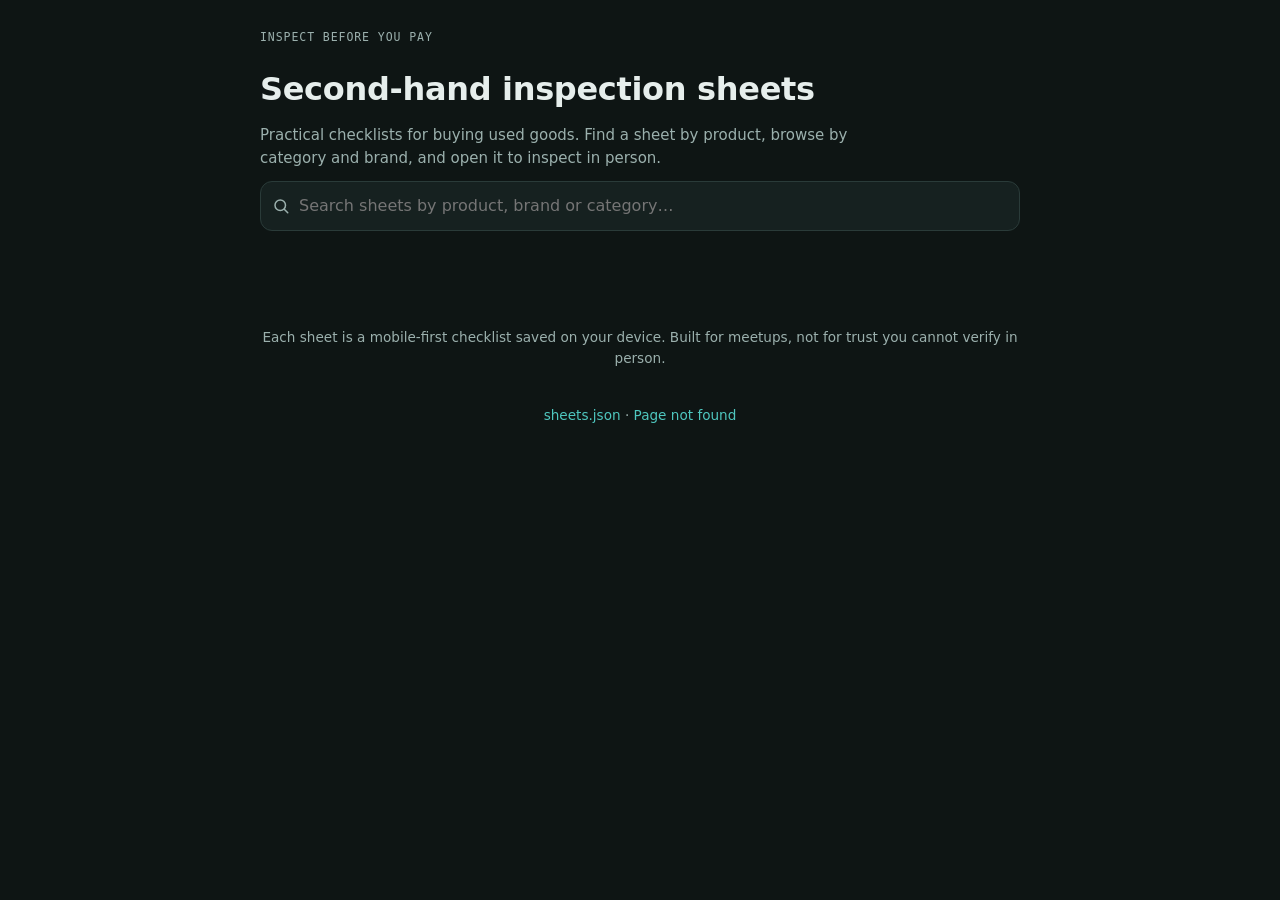
==== index.html @ 2b937d4c "Add second-hand inspection sheet hub Move the Xiaomi 14 Ultra sheet into phones/ and build a hub tha" ====
<!doctype html>
<html lang="en">
<head>
  <meta charset="utf8">
  <meta name="viewport" content="width=device-width,initial-scale=1,viewport-fit=cover">
  <title>Buy Second-Hand Products — Inspection Sheets</title>
  <meta name="description" content="Inspection sheets for buying second-hand products. Inspect before you pay.">
  <link rel="alternate" type="application/json" id="sheets" href="sheets.json">
  <link rel="stylesheet" href="assets/theme.css">
  <link rel="icon" href="data:image/svg+xml,%3Csvg xmlns='http://www.w3.org/2000/svg' viewBox='0 0 24 24'%3E%3Ctext y='20' font-size='20'%3E%F0%9F%8E%AE%3C/text%3E%3C/svg%3E">
</head>
<body>
  <div class="wrap">
    <header class="hub-head">
      <p class="eyebrow">Inspect before you pay</p>
      <h1>Second-hand inspection sheets</h1>
      <p class="lede">Practical checklists for buying used goods. Find a sheet by product, browse by category and brand, and open it to inspect in person.</p>
      <div class="hub-search">
        <svg aria-hidden="true" focusable="false" width="18" height="18" viewBox="0 0 24 24" fill="none" stroke="currentColor" stroke-width="2" stroke-linecap="round"><circle cx="11" cy="11" r="7"></circle><path d="m21 21-4.3-4.3"></path></svg>
        <input type="search" id="q" name="q" placeholder="Search sheets by product, brand or category…" autocomplete="off">
      </div>
      <p class="hub-count" id="count" aria-live="polite"></p>
    </header>

    <div id="groups" style="display:flex;flex-direction:column;gap:22px"></div>

    <footer class="footer">
      <p>Each sheet is a mobile-first checklist saved on your device. Built for meetups, not for trust you cannot verify in person.</p>
      <p><a href="sheets.json">sheets.json</a> · <a href="404.html">Page not found</a></p>
    </footer>
  </div>

  <script src="app.js"></script>
</body>
</html>
---- assets/theme.css ----
:root{
  color-scheme:dark;
  --bg:#0e1514;
  --surface:#162120;
  --surface-2:#1d2b29;
  --ink:#e6eeec;
  --muted:#9bb0ad;
  --line:#2a3b39;
  --accent:#4fc7bf;
  --accent-ink:#062321;
  --must:#ff8a80;
  --must-bg:#3a1c19;
  --imp:#f2c15a;
  --imp-bg:#33280f;
  --nice:#9db9e8;
  --nice-bg:#1b2740;
  --ok:#6fd49a;
  --ok-bg:#12301f;
  --radius:12px;
  --pad-h:clamp(16px,5vw,40px);
  --font-sans:"IBM Plex Sans",system-ui,-apple-system,"Segoe UI",sans-serif;
  --font-head:"IBM Plex Sans Condensed","Arial Narrow",system-ui,sans-serif;
  --font-mono:"IBM Plex Mono",ui-monospace,Menlo,Consolas,monospace;
}
*{box-sizing:border-box}
html{-webkit-text-size-adjust:100%}
body{
  margin:0;
  background:var(--bg);
  color:var(--ink);
  font:400 15px/1.55 var(--font-sans);
  padding-block:20px 150px;
  padding-left:var(--pad-h);
  padding-right:var(--pad-h);
}
.wrap{max-width:760px;margin:0 auto;display:flex;flex-direction:column;gap:20px}
a{color:var(--accent);text-decoration:none}
a:hover{text-decoration:underline}
:focus-visible{outline:3px solid var(--accent);outline-offset:2px;border-radius:4px}

.eyebrow{font:500 .72rem/1 var(--font-mono);letter-spacing:.08em;text-transform:uppercase;color:var(--muted)}
.lede{color:var(--muted);max-width:62ch;margin:0}

/* Hub shell */
.hub-head{display:flex;flex-direction:column;gap:10px;margin-bottom:6px}
.hub-head h1{font-family:var(--font-head);font-size:2rem;font-weight:700;letter-spacing:-.01em;margin:0}
.hub-search{position:relative}
.hub-search input{
  width:100%;font:inherit;font-size:1rem;
  background:var(--surface);color:var(--ink);
  border:1px solid var(--line);border-radius:var(--radius);
  padding:12px 14px;padding-left:38px;
}
.hub-search svg{position:absolute;left:12px;top:50%;transform:translateY(-50%);color:var(--muted);pointer-events:none}
.hub-search input:focus{border-color:var(--accent)}

.hub-sub{color:var(--muted);font-size:.9rem}
.hub-count{color:var(--muted);font-size:.82rem;font:500 .82rem var(--font-mono)}

.group{display:flex;flex-direction:column;gap:14px}
.group[hidden]{display:none}
.group-head{display:flex;flex-direction:column;gap:2px;padding:0 2px}
.group-head h2{font-family:var(--font-head);font-size:1.3rem;font-weight:700}
.group-head .count{color:var(--muted);font-size:.82rem}

.brand{background:var(--surface);border:1px solid var(--line);border-radius:var(--radius);padding:16px;display:flex;flex-direction:column;gap:14px}
.brand-head{display:flex;align-items:baseline;gap:10px}
.brand-head .name{font-family:var(--font-head);font-size:1.15rem;font-weight:700}
.brand-head .brand-tag{font:500 .7rem var(--font-mono);letter-spacing:.05em;text-transform:uppercase;color:var(--muted)}

.card{
  background:var(--surface-2);
  border:1px solid var(--line);
  border-radius:10px;
  padding:16px;
  display:flex;flex-direction:column;gap:10px;
}
.card h3{font-family:var(--font-head);font-size:1.05rem;font-weight:600;margin:0;line-height:1.15}
.card p{margin:0;color:var(--muted);font-size:.9rem}
.card-meta{display:flex;flex-wrap:wrap;gap:8px 14px;margin-top:2px}
.card-meta span{font:500 .72rem var(--font-mono);color:var(--muted);letter-spacing:.03em;text-transform:uppercase}
.card .learn-more{margin-top:6px;font-weight:600}

.footer{display:flex;flex-direction:column;gap:8px;color:var(--muted);font-size:.85rem;text-align:center}
.footer a{color:var(--accent)}

/* Card chips for category + brand */
.chip{display:inline-flex;align-items:center;gap:6px;font:600 .7rem var(--font-mono);letter-spacing:.04em;text-transform:uppercase;padding:4px 8px;border-radius:999px;border:1px solid var(--line);color:var(--muted)}
.chip.cat{background:var(--nice-bg);color:var(--nice);border-color:transparent}
.chip.brand{background:var(--imp-bg);color:var(--imp);border-color:transparent}

@media (max-width:480px){
  body{padding-left:18px;padding-right:18px}
  .brand{padding:14px}
  .card{padding:14px}
}
@media (prefers-reduced-motion:reduce){*{animation:none;transition:none}}
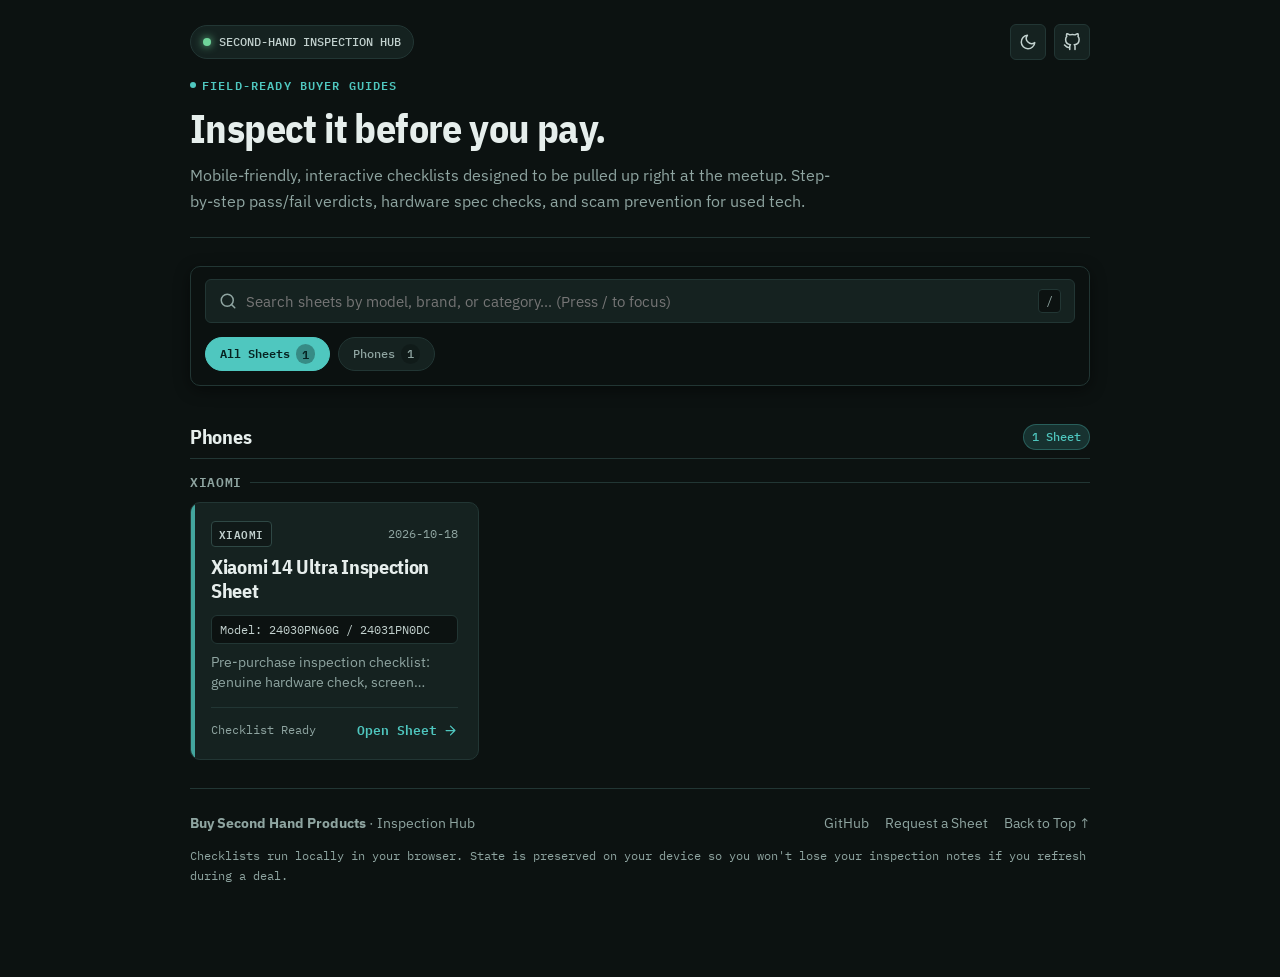
==== commit 5ad6f71c: "feat: add inspection hub with index.html, search, dark theme, and reorganize sheets" ====
--- a/index.html
+++ b/index.html
@@ -1,35 +1,373 @@
 <!doctype html>
 <html lang="en">
 <head>
-  <meta charset="utf8">
-  <meta name="viewport" content="width=device-width,initial-scale=1,viewport-fit=cover">
-  <title>Buy Second-Hand Products — Inspection Sheets</title>
-  <meta name="description" content="Inspection sheets for buying second-hand products. Inspect before you pay.">
-  <link rel="alternate" type="application/json" id="sheets" href="sheets.json">
+  <meta charset="utf-8">
+  <meta name="viewport" content="width=device-width, initial-scale=1, viewport-fit=cover">
+  <title>Used Product Inspection Sheets · Buy Second Hand Products</title>
+  <meta name="description" content="Field-tested pre-purchase inspection checklists for second-hand smartphones, laptops, and gadgets. Test before you pay at meetups.">
   <link rel="stylesheet" href="assets/theme.css">
-  <link rel="icon" href="data:image/svg+xml,%3Csvg xmlns='http://www.w3.org/2000/svg' viewBox='0 0 24 24'%3E%3Ctext y='20' font-size='20'%3E%F0%9F%8E%AE%3C/text%3E%3C/svg%3E">
+  <link rel="icon" href="data:image/svg+xml,<svg xmlns='http://www.w3.org/2000/svg' viewBox='0 0 24 24' fill='none' stroke='%234fc7bf' stroke-width='2' stroke-linecap='round' stroke-linejoin='round'><path d='M9 11l3 3L22 4'/><path d='M21 12v7a2 2 0 0 1-2 2H5a2 2 0 0 1-2-2V5a2 2 0 0 1 2-2h11'/></svg>">
 </head>
 <body>
-  <div class="wrap">
-    <header class="hub-head">
-      <p class="eyebrow">Inspect before you pay</p>
-      <h1>Second-hand inspection sheets</h1>
-      <p class="lede">Practical checklists for buying used goods. Find a sheet by product, browse by category and brand, and open it to inspect in person.</p>
-      <div class="hub-search">
-        <svg aria-hidden="true" focusable="false" width="18" height="18" viewBox="0 0 24 24" fill="none" stroke="currentColor" stroke-width="2" stroke-linecap="round"><circle cx="11" cy="11" r="7"></circle><path d="m21 21-4.3-4.3"></path></svg>
-        <input type="search" id="q" name="q" placeholder="Search sheets by product, brand or category…" autocomplete="off">
-      </div>
-      <p class="hub-count" id="count" aria-live="polite"></p>
+  <div class="container">
+    <!-- Header -->
+    <header class="site-header">
+      <div class="top-bar">
+        <a href="index.html" class="brand-badge" id="brand-link">
+          <span class="brand-dot"></span>
+          <span>SECOND-HAND INSPECTION HUB</span>
+        </a>
+        <div class="header-controls">
+          <button type="button" class="theme-toggle-btn" id="theme-toggle" title="Toggle Light/Dark Theme" aria-label="Toggle theme">
+            <svg id="theme-icon-moon" width="18" height="18" viewBox="0 0 24 24" fill="none" stroke="currentColor" stroke-width="2" stroke-linecap="round" stroke-linejoin="round">
+              <path d="M21 12.79A9 9 0 1 1 11.21 3 7 7 0 0 0 21 12.79z"/>
+            </svg>
+            <svg id="theme-icon-sun" width="18" height="18" viewBox="0 0 24 24" fill="none" stroke="currentColor" stroke-width="2" stroke-linecap="round" stroke-linejoin="round" style="display:none">
+              <circle cx="12" cy="12" r="5"/>
+              <line x1="12" y1="1" x2="12" y2="3"/>
+              <line x1="12" y1="21" x2="12" y2="23"/>
+              <line x1="4.22" y1="4.22" x2="5.64" y2="5.64"/>
+              <line x1="18.36" y1="18.36" x2="19.78" y2="19.78"/>
+              <line x1="1" y1="12" x2="3" y2="12"/>
+              <line x1="21" y1="12" x2="23" y2="12"/>
+              <line x1="4.22" y1="19.78" x2="5.64" y2="18.36"/>
+              <line x1="18.36" y1="5.64" x2="19.78" y2="4.22"/>
+            </svg>
+          </button>
+          <a href="https://github.com/shymom/Buy-Second-Hand-Products" target="_blank" rel="noopener" class="icon-btn" title="View Source on GitHub" aria-label="GitHub Repository">
+            <svg width="18" height="18" viewBox="0 0 24 24" fill="none" stroke="currentColor" stroke-width="2" stroke-linecap="round" stroke-linejoin="round">
+              <path d="M9 19c-5 1.5-5-2.5-7-3m14 6v-3.87a3.37 3.37 0 0 0-.94-2.61c3.14-.35 6.44-1.54 6.44-7A5.44 5.44 0 0 0 20 4.77 5.07 5.07 0 0 0 19.91 1S18.73.65 16 2.48a13.38 13.38 0 0 0-7 0C6.27.65 5.09 1 5.09 1A5.07 5.07 0 0 0 5 4.77a5.44 5.44 0 0 0-1.5 3.78c0 5.42 3.3 6.61 6.44 7A3.37 3.37 0 0 0 9 18.13V22"/>
+            </svg>
+          </a>
+        </div>
+      </div>
+
+      <div class="hero">
+        <span class="eyebrow">FIELD-READY BUYER GUIDES</span>
+        <h1>Inspect it before you pay.</h1>
+        <p class="lede">
+          Mobile-friendly, interactive checklists designed to be pulled up right at the meetup. Step-by-step pass/fail verdicts, hardware spec checks, and scam prevention for used tech.
+        </p>
+      </div>
     </header>
 
-    <div id="groups" style="display:flex;flex-direction:column;gap:22px"></div>
-
-    <footer class="footer">
-      <p>Each sheet is a mobile-first checklist saved on your device. Built for meetups, not for trust you cannot verify in person.</p>
-      <p><a href="sheets.json">sheets.json</a> · <a href="404.html">Page not found</a></p>
+    <!-- Search & Filter Controls -->
+    <section class="controls-wrapper" aria-label="Search and filter inspection sheets">
+      <div class="search-box">
+        <span class="search-icon">
+          <svg width="18" height="18" viewBox="0 0 24 24" fill="none" stroke="currentColor" stroke-width="2" stroke-linecap="round" stroke-linejoin="round">
+            <circle cx="11" cy="11" r="8"/>
+            <line x1="21" y1="21" x2="16.65" y2="16.65"/>
+          </svg>
+        </span>
+        <input 
+          type="search" 
+          id="search-input" 
+          class="search-input" 
+          placeholder="Search sheets by model, brand, or category... (Press / to focus)"
+          autocomplete="off"
+          spellcheck="false"
+        >
+        <span class="search-shortcut" id="search-shortcut">/</span>
+        <button type="button" id="search-clear" class="search-clear" title="Clear search" aria-label="Clear search">✕</button>
+      </div>
+
+      <div class="filter-chips" id="filter-chips" role="tablist" aria-label="Category filter">
+        <button type="button" class="chip active" data-category="all" role="tab" aria-selected="true">
+          All Sheets <span class="chip-count" id="count-all">1</span>
+        </button>
+      </div>
+    </section>
+
+    <!-- Content Area: Grouped Sheets -->
+    <main id="sheets-container">
+      <div id="loading" style="padding: 30px; text-align: center; color: var(--muted); font-family: var(--f-mono);">
+        Loading inspection catalog...
+      </div>
+    </main>
+
+    <!-- Empty State -->
+    <div id="empty-state" class="empty-state" role="status">
+      <svg class="empty-icon" viewBox="0 0 24 24" fill="none" stroke="currentColor" stroke-width="1.5" stroke-linecap="round" stroke-linejoin="round">
+        <circle cx="11" cy="11" r="8"/>
+        <line x1="21" y1="21" x2="16.65" y2="16.65"/>
+        <line x1="8" y1="11" x2="14" y2="11"/>
+      </svg>
+      <h2 class="empty-title">No matching inspection sheets</h2>
+      <p class="empty-subtitle">We couldn't find any sheets matching your query. Try searching for a different brand or clearing your search.</p>
+      <button type="button" id="btn-reset-search" class="btn-reset">Reset Search & Filters</button>
+    </div>
+
+    <!-- Footer -->
+    <footer class="site-footer">
+      <div class="footer-content">
+        <div>
+          <strong>Buy Second Hand Products</strong> · Inspection Hub
+        </div>
+        <div class="footer-links">
+          <a href="https://github.com/shymom/Buy-Second-Hand-Products" target="_blank" rel="noopener">GitHub</a>
+          <a href="https://github.com/shymom/Buy-Second-Hand-Products/issues" target="_blank" rel="noopener">Request a Sheet</a>
+          <a href="#brand-link">Back to Top ↑</a>
+        </div>
+      </div>
+      <p class="mono" style="font-size:0.75rem; color:var(--muted)">
+        Checklists run locally in your browser. State is preserved on your device so you won't lose your inspection notes if you refresh during a deal.
+      </p>
     </footer>
   </div>
 
-  <script src="app.js"></script>
+  <script>
+    // Fallback data in case local file:// access blocks fetch()
+    const DEFAULT_SHEETS = [
+      {
+        "id": "xiaomi-14-ultra",
+        "title": "Xiaomi 14 Ultra Inspection Sheet",
+        "category": "Phones",
+        "brand": "Xiaomi",
+        "url": "phones/xiaomi/xiaomi-14-ultra-inspection-sheet.html",
+        "date": "2026-10-18",
+        "description": "Pre-purchase inspection checklist: genuine hardware check, screen tint/burn-in, Leica camera seals, China vs Global ROM verification.",
+        "model": "24030PN60G / 24031PN0DC"
+      }
+    ];
+
+    let allSheets = [];
+    let activeCategory = 'all';
+    let searchQuery = '';
+
+    // Theme Management
+    const themeToggleBtn = document.getElementById('theme-toggle');
+    const moonIcon = document.getElementById('theme-icon-moon');
+    const sunIcon = document.getElementById('theme-icon-sun');
+
+    function applyTheme(theme) {
+      if (theme === 'light') {
+        document.documentElement.setAttribute('data-theme', 'light');
+        moonIcon.style.display = 'none';
+        sunIcon.style.display = 'block';
+      } else {
+        document.documentElement.removeAttribute('data-theme');
+        moonIcon.style.display = 'block';
+        sunIcon.style.display = 'none';
+      }
+      localStorage.setItem('hub-theme', theme);
+    }
+
+    const savedTheme = localStorage.getItem('hub-theme') || 'dark';
+    applyTheme(savedTheme);
+
+    themeToggleBtn.addEventListener('click', () => {
+      const isLight = document.documentElement.getAttribute('data-theme') === 'light';
+      applyTheme(isLight ? 'dark' : 'light');
+    });
+
+    // Keyboard shortcut '/'
+    const searchInput = document.getElementById('search-input');
+    const searchClear = document.getElementById('search-clear');
+    const searchShortcut = document.getElementById('search-shortcut');
+
+    document.addEventListener('keydown', (e) => {
+      if (e.key === '/' && document.activeElement !== searchInput) {
+        e.preventDefault();
+        searchInput.focus();
+        searchInput.select();
+      }
+    });
+
+    searchInput.addEventListener('input', (e) => {
+      searchQuery = e.target.value.trim().toLowerCase();
+      if (searchQuery.length > 0) {
+        searchClear.classList.add('visible');
+        searchShortcut.style.display = 'none';
+      } else {
+        searchClear.classList.remove('visible');
+        searchShortcut.style.display = 'block';
+      }
+      renderSheets();
+    });
+
+    searchClear.addEventListener('click', () => {
+      searchInput.value = '';
+      searchQuery = '';
+      searchClear.classList.remove('visible');
+      searchShortcut.style.display = 'block';
+      searchInput.focus();
+      renderSheets();
+    });
+
+    document.getElementById('btn-reset-search').addEventListener('click', () => {
+      searchInput.value = '';
+      searchQuery = '';
+      searchClear.classList.remove('visible');
+      searchShortcut.style.display = 'block';
+      activeCategory = 'all';
+      updateFilterChipUI();
+      renderSheets();
+    });
+
+    // Fetch and render data
+    async function loadSheets() {
+      try {
+        const res = await fetch('sheets.json', { cache: 'no-cache' });
+        if (!res.ok) throw new Error('Failed to load sheets.json: HTTP ' + res.status);
+        const data = await res.json();
+        allSheets = Array.isArray(data) ? data : (data.sheets || []);
+      } catch (err) {
+        console.warn('Falling back to built-in sheet registry due to fetch error:', err);
+        allSheets = DEFAULT_SHEETS;
+      }
+      setupFilterChips();
+      renderSheets();
+    }
+
+    function setupFilterChips() {
+      const container = document.getElementById('filter-chips');
+      const categories = [...new Set(allSheets.map(s => s.category).filter(Boolean))];
+      
+      document.getElementById('count-all').textContent = allSheets.length;
+
+      categories.forEach(cat => {
+        const count = allSheets.filter(s => s.category === cat).length;
+        const btn = document.createElement('button');
+        btn.type = 'button';
+        btn.className = 'chip';
+        btn.dataset.category = cat;
+        btn.setAttribute('role', 'tab');
+        btn.setAttribute('aria-selected', 'false');
+        btn.innerHTML = `${escapeHtml(cat)} <span class="chip-count">${count}</span>`;
+        btn.addEventListener('click', () => {
+          activeCategory = cat;
+          updateFilterChipUI();
+          renderSheets();
+        });
+        container.appendChild(btn);
+      });
+
+      container.querySelector('[data-category="all"]').addEventListener('click', () => {
+        activeCategory = 'all';
+        updateFilterChipUI();
+        renderSheets();
+      });
+    }
+
+    function updateFilterChipUI() {
+      document.querySelectorAll('#filter-chips .chip').forEach(chip => {
+        const match = chip.dataset.category === activeCategory;
+        chip.classList.toggle('active', match);
+        chip.setAttribute('aria-selected', match ? 'true' : 'false');
+      });
+    }
+
+    function renderSheets() {
+      const container = document.getElementById('sheets-container');
+      const emptyState = document.getElementById('empty-state');
+
+      // Filter sheets
+      const filtered = allSheets.filter(sheet => {
+        const matchesCategory = (activeCategory === 'all' || sheet.category === activeCategory);
+        if (!matchesCategory) return false;
+        
+        if (!searchQuery) return true;
+        const haystack = [
+          sheet.title,
+          sheet.brand,
+          sheet.category,
+          sheet.model,
+          sheet.description
+        ].filter(Boolean).join(' ').toLowerCase();
+
+        return haystack.includes(searchQuery);
+      });
+
+      if (filtered.length === 0) {
+        container.innerHTML = '';
+        emptyState.classList.add('visible');
+        return;
+      }
+
+      emptyState.classList.remove('visible');
+
+      // Group by Category -> Brand
+      const grouped = {};
+      filtered.forEach(sheet => {
+        const cat = sheet.category || 'Other';
+        const brand = sheet.brand || 'General';
+        if (!grouped[cat]) grouped[cat] = {};
+        if (!grouped[cat][brand]) grouped[cat][brand] = [];
+        grouped[cat][brand].push(sheet);
+      });
+
+      let html = '';
+      for (const [category, brands] of Object.entries(grouped)) {
+        let categoryTotal = 0;
+        Object.values(brands).forEach(arr => categoryTotal += arr.length);
+
+        html += `
+          <section class="category-section" aria-label="${escapeHtml(category)} Inspection Sheets">
+            <div class="category-header">
+              <h2 class="category-title">
+                ${escapeHtml(category)}
+              </h2>
+              <span class="category-badge">${categoryTotal} ${categoryTotal === 1 ? 'Sheet' : 'Sheets'}</span>
+            </div>
+        `;
+
+        for (const [brand, sheets] of Object.entries(brands)) {
+          html += `
+            <div class="brand-group">
+              <h3 class="brand-title">${escapeHtml(brand)}</h3>
+              <div class="card-grid">
+          `;
+
+          sheets.forEach(sheet => {
+            html += `
+              <a href="${escapeHtml(sheet.url)}" class="sheet-card">
+                <div class="sheet-top">
+                  <div class="sheet-meta-row">
+                    <span class="tag tag-brand">${escapeHtml(sheet.brand)}</span>
+                    <span class="tag-date">${escapeHtml(sheet.date || '')}</span>
+                  </div>
+                  <h4 class="sheet-title">${escapeHtml(sheet.title)}</h4>
+                  ${sheet.model ? `<div class="sheet-model">Model: ${escapeHtml(sheet.model)}</div>` : ''}
+                  <p class="sheet-desc">${escapeHtml(sheet.description || '')}</p>
+                </div>
+                <div class="sheet-bottom">
+                  <span class="mono" style="color:var(--muted)">Checklist Ready</span>
+                  <span class="sheet-link-label">
+                    Open Sheet
+                    <svg width="15" height="15" viewBox="0 0 24 24" fill="none" stroke="currentColor" stroke-width="2" stroke-linecap="round" stroke-linejoin="round">
+                      <path d="M5 12h14M12 5l7 7-7 7"/>
+                    </svg>
+                  </span>
+                </div>
+              </a>
+            `;
+          });
+
+          html += `
+              </div>
+            </div>
+          `;
+        }
+
+        html += `</section>`;
+      }
+
+      container.innerHTML = html;
+    }
+
+    function escapeHtml(str) {
+      if (!str) return '';
+      return String(str)
+        .replace(/&/g, '&amp;')
+        .replace(/</g, '&lt;')
+        .replace(/>/g, '&gt;')
+        .replace(/"/g, '&quot;')
+        .replace(/'/g, '&#039;');
+    }
+
+    // Initialize
+    loadSheets();
+  </script>
 </body>
 </html>
--- a/assets/theme.css
+++ b/assets/theme.css
@@ -1,97 +1,803 @@
-:root{
-  color-scheme:dark;
-  --bg:#0e1514;
-  --surface:#162120;
-  --surface-2:#1d2b29;
-  --ink:#e6eeec;
-  --muted:#9bb0ad;
-  --line:#2a3b39;
-  --accent:#4fc7bf;
-  --accent-ink:#062321;
-  --must:#ff8a80;
-  --must-bg:#3a1c19;
-  --imp:#f2c15a;
-  --imp-bg:#33280f;
-  --nice:#9db9e8;
-  --nice-bg:#1b2740;
-  --ok:#6fd49a;
-  --ok-bg:#12301f;
-  --radius:12px;
-  --pad-h:clamp(16px,5vw,40px);
-  --font-sans:"IBM Plex Sans",system-ui,-apple-system,"Segoe UI",sans-serif;
-  --font-head:"IBM Plex Sans Condensed","Arial Narrow",system-ui,sans-serif;
-  --font-mono:"IBM Plex Mono",ui-monospace,Menlo,Consolas,monospace;
-}
-*{box-sizing:border-box}
-html{-webkit-text-size-adjust:100%}
-body{
-  margin:0;
-  background:var(--bg);
-  color:var(--ink);
-  font:400 15px/1.55 var(--font-sans);
-  padding-block:20px 150px;
-  padding-left:var(--pad-h);
-  padding-right:var(--pad-h);
-}
-.wrap{max-width:760px;margin:0 auto;display:flex;flex-direction:column;gap:20px}
-a{color:var(--accent);text-decoration:none}
-a:hover{text-decoration:underline}
-:focus-visible{outline:3px solid var(--accent);outline-offset:2px;border-radius:4px}
-
-.eyebrow{font:500 .72rem/1 var(--font-mono);letter-spacing:.08em;text-transform:uppercase;color:var(--muted)}
-.lede{color:var(--muted);max-width:62ch;margin:0}
-
-/* Hub shell */
-.hub-head{display:flex;flex-direction:column;gap:10px;margin-bottom:6px}
-.hub-head h1{font-family:var(--font-head);font-size:2rem;font-weight:700;letter-spacing:-.01em;margin:0}
-.hub-search{position:relative}
-.hub-search input{
-  width:100%;font:inherit;font-size:1rem;
-  background:var(--surface);color:var(--ink);
-  border:1px solid var(--line);border-radius:var(--radius);
-  padding:12px 14px;padding-left:38px;
-}
-.hub-search svg{position:absolute;left:12px;top:50%;transform:translateY(-50%);color:var(--muted);pointer-events:none}
-.hub-search input:focus{border-color:var(--accent)}
-
-.hub-sub{color:var(--muted);font-size:.9rem}
-.hub-count{color:var(--muted);font-size:.82rem;font:500 .82rem var(--font-mono)}
-
-.group{display:flex;flex-direction:column;gap:14px}
-.group[hidden]{display:none}
-.group-head{display:flex;flex-direction:column;gap:2px;padding:0 2px}
-.group-head h2{font-family:var(--font-head);font-size:1.3rem;font-weight:700}
-.group-head .count{color:var(--muted);font-size:.82rem}
-
-.brand{background:var(--surface);border:1px solid var(--line);border-radius:var(--radius);padding:16px;display:flex;flex-direction:column;gap:14px}
-.brand-head{display:flex;align-items:baseline;gap:10px}
-.brand-head .name{font-family:var(--font-head);font-size:1.15rem;font-weight:700}
-.brand-head .brand-tag{font:500 .7rem var(--font-mono);letter-spacing:.05em;text-transform:uppercase;color:var(--muted)}
-
-.card{
-  background:var(--surface-2);
-  border:1px solid var(--line);
-  border-radius:10px;
-  padding:16px;
-  display:flex;flex-direction:column;gap:10px;
-}
-.card h3{font-family:var(--font-head);font-size:1.05rem;font-weight:600;margin:0;line-height:1.15}
-.card p{margin:0;color:var(--muted);font-size:.9rem}
-.card-meta{display:flex;flex-wrap:wrap;gap:8px 14px;margin-top:2px}
-.card-meta span{font:500 .72rem var(--font-mono);color:var(--muted);letter-spacing:.03em;text-transform:uppercase}
-.card .learn-more{margin-top:6px;font-weight:600}
-
-.footer{display:flex;flex-direction:column;gap:8px;color:var(--muted);font-size:.85rem;text-align:center}
-.footer a{color:var(--accent)}
-
-/* Card chips for category + brand */
-.chip{display:inline-flex;align-items:center;gap:6px;font:600 .7rem var(--font-mono);letter-spacing:.04em;text-transform:uppercase;padding:4px 8px;border-radius:999px;border:1px solid var(--line);color:var(--muted)}
-.chip.cat{background:var(--nice-bg);color:var(--nice);border-color:transparent}
-.chip.brand{background:var(--imp-bg);color:var(--imp);border-color:transparent}
-
-@media (max-width:480px){
-  body{padding-left:18px;padding-right:18px}
-  .brand{padding:14px}
-  .card{padding:14px}
-}
-@media (prefers-reduced-motion:reduce){*{animation:none;transition:none}}
+/* ==========================================================================
+   Buy Second Hand Products — Shared Theme & Design System
+   Matches inspection sheet aesthetic: Dark, mobile-first, high precision
+   ========================================================================== */
+
+@import url('https://fonts.googleapis.com/css2?family=IBM+Plex+Mono:wght@400;500;600&family=IBM+Plex+Sans+Condensed:wght@600;700&family=IBM+Plex+Sans:wght@400;500;600;700&display=swap');
+
+:root {
+  /* Default: Dark Theme */
+  --bg: #0c1211;
+  --bg-subtle: #101918;
+  --surface: #152220;
+  --surface-hover: #1c2d2b;
+  --surface-active: #223735;
+  --ink: #e6eeec;
+  --ink-secondary: #c2d1ce;
+  --muted: #8fa5a1;
+  --faint: #3d524f;
+  --line: #223634;
+  --line-strong: #2f4845;
+
+  /* Accent & Status Colors */
+  --accent: #4fc7bf;
+  --accent-ink: #062321;
+  --accent-glow: rgba(79, 199, 191, 0.18);
+  --accent-hover: #6ae0d8;
+
+  --must: #ff8a80;
+  --must-bg: #3a1c19;
+  --must-border: #632a24;
+
+  --imp: #f2c15a;
+  --imp-bg: #33280f;
+  --imp-border: #594519;
+
+  --nice: #9db9e8;
+  --nice-bg: #1b2740;
+  --nice-border: #293c61;
+
+  --ok: #6fd49a;
+  --ok-bg: #12301f;
+  --ok-border: #1f4f34;
+
+  /* Typography */
+  --f-head: "IBM Plex Sans Condensed", "Arial Narrow", -apple-system, BlinkMacSystemFont, sans-serif;
+  --f-body: "IBM Plex Sans", -apple-system, BlinkMacSystemFont, "Segoe UI", Roboto, sans-serif;
+  --f-mono: "IBM Plex Mono", ui-monospace, Menlo, Monaco, Consolas, monospace;
+
+  /* Radii */
+  --radius-sm: 6px;
+  --radius-md: 10px;
+  --radius-lg: 14px;
+  --radius-full: 9999px;
+
+  /* Shadows */
+  --shadow-sm: 0 1px 3px rgba(0, 0, 0, 0.35);
+  --shadow-md: 0 4px 16px rgba(0, 0, 0, 0.45);
+  --shadow-glow: 0 0 24px var(--accent-glow);
+
+  /* Transitions */
+  --transition: all 0.2s cubic-bezier(0.16, 1, 0.3, 1);
+
+  color-scheme: dark;
+}
+
+[data-theme="light"] {
+  --bg: #f4f6f5;
+  --bg-subtle: #e9eceb;
+  --surface: #ffffff;
+  --surface-hover: #f8faf9;
+  --surface-active: #edf2f0;
+  --ink: #14201f;
+  --ink-secondary: #2f3e3c;
+  --muted: #5b6f6c;
+  --faint: #bcc9c6;
+  --line: #d4dedc;
+  --line-strong: #bac7c4;
+
+  --accent: #0b6e6a;
+  --accent-ink: #ffffff;
+  --accent-glow: rgba(11, 110, 106, 0.12);
+  --accent-hover: #085653;
+
+  --must: #b3261e;
+  --must-bg: #fbe6e3;
+  --must-border: #f2c0ba;
+
+  --imp: #8a5a00;
+  --imp-bg: #fbeccb;
+  --imp-border: #f5d48c;
+
+  --nice: #3f5c8a;
+  --nice-bg: #e3ebf7;
+  --nice-border: #bfd4f2;
+
+  --ok: #17673a;
+  --ok-bg: #dff3e6;
+  --ok-border: #b8e6ca;
+
+  --shadow-sm: 0 1px 3px rgba(0, 0, 0, 0.08);
+  --shadow-md: 0 6px 20px rgba(0, 0, 0, 0.08);
+  --shadow-glow: 0 0 20px var(--accent-glow);
+
+  color-scheme: light;
+}
+
+/* ==========================================================================
+   CSS Reset & Base Rules
+   ========================================================================== */
+*, *::before, *::after {
+  box-sizing: border-box;
+  margin: 0;
+  padding: 0;
+}
+
+html {
+  font-size: 16px;
+  scroll-behavior: smooth;
+  scroll-padding-top: 80px;
+  -webkit-text-size-adjust: 100%;
+}
+
+body {
+  background-color: var(--bg);
+  color: var(--ink);
+  font-family: var(--f-body);
+  font-size: 0.95rem;
+  line-height: 1.6;
+  min-height: 100vh;
+  display: flex;
+  flex-direction: column;
+  padding-left: max(16px, env(safe-area-inset-left));
+  padding-right: max(16px, env(safe-area-inset-right));
+  transition: background-color 0.25s ease, color 0.25s ease;
+}
+
+/* Accessible outline */
+:focus-visible {
+  outline: 2px solid var(--accent);
+  outline-offset: 3px;
+}
+
+a {
+  color: inherit;
+  text-decoration: none;
+}
+
+button {
+  font: inherit;
+  color: inherit;
+  background: none;
+  border: none;
+  cursor: pointer;
+}
+
+/* Typography Helpers */
+h1, h2, h3, h4 {
+  font-family: var(--f-head);
+  letter-spacing: -0.015em;
+  line-height: 1.2;
+}
+
+.mono {
+  font-family: var(--f-mono);
+  font-size: 0.88em;
+}
+
+.eyebrow {
+  font-family: var(--f-mono);
+  font-size: 0.72rem;
+  font-weight: 600;
+  letter-spacing: 0.1em;
+  text-transform: uppercase;
+  color: var(--accent);
+  display: inline-flex;
+  align-items: center;
+  gap: 6px;
+}
+
+.eyebrow::before {
+  content: "";
+  display: inline-block;
+  width: 6px;
+  height: 6px;
+  border-radius: 50%;
+  background: var(--accent);
+}
+
+/* ==========================================================================
+   Layout Containers
+   ========================================================================== */
+.container {
+  width: 100%;
+  max-width: 900px;
+  margin: 0 auto;
+  padding: 24px 0 60px 0;
+  display: flex;
+  flex-direction: column;
+  gap: 28px;
+  flex: 1;
+}
+
+/* ==========================================================================
+   Header & Navigation
+   ========================================================================== */
+.site-header {
+  display: flex;
+  flex-direction: column;
+  gap: 16px;
+  padding-bottom: 24px;
+  border-bottom: 1px solid var(--line);
+}
+
+.top-bar {
+  display: flex;
+  justify-content: space-between;
+  align-items: center;
+  gap: 12px;
+}
+
+.brand-badge {
+  display: inline-flex;
+  align-items: center;
+  gap: 8px;
+  padding: 6px 12px;
+  background: var(--surface);
+  border: 1px solid var(--line);
+  border-radius: var(--radius-full);
+  font-family: var(--f-mono);
+  font-size: 0.75rem;
+  font-weight: 500;
+  color: var(--ink-secondary);
+  transition: var(--transition);
+}
+
+.brand-badge:hover {
+  border-color: var(--line-strong);
+  background: var(--surface-hover);
+}
+
+.brand-dot {
+  width: 8px;
+  height: 8px;
+  border-radius: 50%;
+  background: var(--ok);
+  box-shadow: 0 0 8px var(--ok);
+  animation: pulse-dot 2.5s infinite;
+}
+
+@keyframes pulse-dot {
+  0%, 100% { opacity: 1; transform: scale(1); }
+  50% { opacity: 0.6; transform: scale(0.9); }
+}
+
+.header-controls {
+  display: flex;
+  align-items: center;
+  gap: 8px;
+}
+
+.theme-toggle-btn, .icon-btn {
+  display: inline-flex;
+  align-items: center;
+  justify-content: center;
+  width: 36px;
+  height: 36px;
+  border-radius: var(--radius-sm);
+  background: var(--surface);
+  border: 1px solid var(--line);
+  color: var(--ink-secondary);
+  transition: var(--transition);
+}
+
+.theme-toggle-btn:hover, .icon-btn:hover {
+  background: var(--surface-hover);
+  border-color: var(--accent);
+  color: var(--accent);
+}
+
+.hero {
+  display: flex;
+  flex-direction: column;
+  gap: 10px;
+}
+
+.hero h1 {
+  font-size: clamp(1.85rem, 5vw, 2.5rem);
+  font-weight: 700;
+  color: var(--ink);
+}
+
+.hero .lede {
+  color: var(--muted);
+  font-size: 1.02rem;
+  max-width: 65ch;
+  line-height: 1.55;
+}
+
+/* ==========================================================================
+   Search & Filter Controls
+   ========================================================================== */
+.controls-wrapper {
+  display: flex;
+  flex-direction: column;
+  gap: 14px;
+  position: sticky;
+  top: 12px;
+  z-index: 10;
+  background: rgba(12, 18, 17, 0.88);
+  backdrop-filter: blur(12px);
+  -webkit-backdrop-filter: blur(12px);
+  padding: 12px 14px;
+  border-radius: var(--radius-md);
+  border: 1px solid var(--line);
+  box-shadow: var(--shadow-md);
+  transition: var(--transition);
+}
+
+[data-theme="light"] .controls-wrapper {
+  background: rgba(244, 246, 245, 0.92);
+}
+
+.search-box {
+  position: relative;
+  display: flex;
+  align-items: center;
+}
+
+.search-icon {
+  position: absolute;
+  left: 14px;
+  color: var(--muted);
+  pointer-events: none;
+  display: flex;
+  align-items: center;
+}
+
+.search-input {
+  width: 100%;
+  padding: 11px 42px 11px 40px;
+  background: var(--surface);
+  border: 1px solid var(--line);
+  border-radius: var(--radius-sm);
+  color: var(--ink);
+  font-family: var(--f-body);
+  font-size: 0.95rem;
+  transition: var(--transition);
+}
+
+.search-input:focus {
+  border-color: var(--accent);
+  background: var(--surface-hover);
+  box-shadow: 0 0 0 3px var(--accent-glow);
+  outline: none;
+}
+
+.search-clear {
+  position: absolute;
+  right: 12px;
+  background: none;
+  border: none;
+  color: var(--muted);
+  font-size: 1.1rem;
+  cursor: pointer;
+  display: none;
+  padding: 4px;
+}
+
+.search-clear.visible {
+  display: flex;
+}
+
+.search-clear:hover {
+  color: var(--ink);
+}
+
+.search-shortcut {
+  position: absolute;
+  right: 14px;
+  pointer-events: none;
+  background: var(--bg);
+  border: 1px solid var(--line);
+  padding: 2px 7px;
+  border-radius: 4px;
+  font-family: var(--f-mono);
+  font-size: 0.72rem;
+  color: var(--muted);
+}
+
+.filter-chips {
+  display: flex;
+  gap: 8px;
+  overflow-x: auto;
+  padding-bottom: 2px;
+  -webkit-overflow-scrolling: touch;
+  scrollbar-width: none;
+}
+
+.filter-chips::-webkit-scrollbar {
+  display: none;
+}
+
+.chip {
+  flex: none;
+  font-family: var(--f-mono);
+  font-size: 0.78rem;
+  font-weight: 500;
+  padding: 6px 14px;
+  background: var(--surface);
+  border: 1px solid var(--line);
+  border-radius: var(--radius-full);
+  color: var(--muted);
+  transition: var(--transition);
+  cursor: pointer;
+  display: inline-flex;
+  align-items: center;
+  gap: 6px;
+}
+
+.chip:hover {
+  border-color: var(--accent);
+  color: var(--ink);
+}
+
+.chip.active {
+  background: var(--accent);
+  border-color: var(--accent);
+  color: var(--accent-ink);
+  font-weight: 600;
+}
+
+.chip-count {
+  font-size: 0.72rem;
+  padding: 1px 6px;
+  background: rgba(0, 0, 0, 0.2);
+  border-radius: 10px;
+}
+
+.chip.active .chip-count {
+  background: rgba(0, 0, 0, 0.3);
+  color: var(--accent-ink);
+}
+
+/* ==========================================================================
+   Category & Card Grid
+   ========================================================================== */
+.category-section {
+  display: flex;
+  flex-direction: column;
+  gap: 16px;
+  margin-top: 10px;
+}
+
+.category-header {
+  display: flex;
+  align-items: center;
+  justify-content: space-between;
+  border-bottom: 1px solid var(--line);
+  padding-bottom: 8px;
+}
+
+.category-title {
+  display: flex;
+  align-items: center;
+  gap: 10px;
+  font-size: 1.25rem;
+  font-weight: 700;
+  color: var(--ink);
+}
+
+.category-badge {
+  font-family: var(--f-mono);
+  font-size: 0.75rem;
+  font-weight: 500;
+  color: var(--accent);
+  background: var(--accent-glow);
+  padding: 2px 8px;
+  border-radius: var(--radius-full);
+  border: 1px solid rgba(79, 199, 191, 0.3);
+}
+
+.brand-group {
+  display: flex;
+  flex-direction: column;
+  gap: 12px;
+}
+
+.brand-title {
+  font-family: var(--f-mono);
+  font-size: 0.82rem;
+  font-weight: 600;
+  text-transform: uppercase;
+  letter-spacing: 0.05em;
+  color: var(--muted);
+  display: flex;
+  align-items: center;
+  gap: 8px;
+}
+
+.brand-title::after {
+  content: "";
+  flex: 1;
+  height: 1px;
+  background: var(--line);
+}
+
+.card-grid {
+  display: grid;
+  grid-template-columns: repeat(auto-fill, minmax(280px, 1fr));
+  gap: 16px;
+}
+
+/* Sheet Card UI */
+.sheet-card {
+  position: relative;
+  background: var(--surface);
+  border: 1px solid var(--line);
+  border-radius: var(--radius-md);
+  padding: 18px 20px;
+  display: flex;
+  flex-direction: column;
+  justify-content: space-between;
+  gap: 14px;
+  transition: var(--transition);
+  overflow: hidden;
+  text-decoration: none;
+  color: inherit;
+}
+
+.sheet-card::before {
+  content: "";
+  position: absolute;
+  top: 0;
+  left: 0;
+  width: 4px;
+  height: 100%;
+  background: var(--accent);
+  opacity: 0.8;
+  transition: var(--transition);
+}
+
+.sheet-card:hover {
+  transform: translateY(-3px);
+  border-color: var(--accent);
+  box-shadow: var(--shadow-glow), var(--shadow-md);
+  background: var(--surface-hover);
+}
+
+.sheet-card:hover::before {
+  opacity: 1;
+  width: 6px;
+}
+
+.sheet-card:hover .sheet-title {
+  color: var(--accent);
+}
+
+.sheet-top {
+  display: flex;
+  flex-direction: column;
+  gap: 8px;
+}
+
+.sheet-meta-row {
+  display: flex;
+  align-items: center;
+  justify-content: space-between;
+  gap: 8px;
+}
+
+.tag {
+  font-family: var(--f-mono);
+  font-size: 0.68rem;
+  font-weight: 600;
+  letter-spacing: 0.04em;
+  text-transform: uppercase;
+  padding: 3px 7px;
+  border-radius: 4px;
+  white-space: nowrap;
+}
+
+.tag-brand {
+  background: var(--bg-subtle);
+  color: var(--ink-secondary);
+  border: 1px solid var(--line-strong);
+}
+
+.tag-date {
+  font-family: var(--f-mono);
+  font-size: 0.72rem;
+  color: var(--muted);
+}
+
+.sheet-title {
+  font-family: var(--f-head);
+  font-size: 1.25rem;
+  font-weight: 700;
+  color: var(--ink);
+  line-height: 1.2;
+  transition: color 0.15s ease;
+}
+
+.sheet-desc {
+  font-size: 0.88rem;
+  color: var(--muted);
+  line-height: 1.45;
+  display: -webkit-box;
+  -webkit-line-clamp: 2;
+  -webkit-box-orient: vertical;
+  overflow: hidden;
+}
+
+.sheet-model {
+  font-family: var(--f-mono);
+  font-size: 0.75rem;
+  color: var(--ink-secondary);
+  background: var(--bg);
+  padding: 4px 8px;
+  border-radius: var(--radius-sm);
+  border: 1px solid var(--line);
+  display: inline-block;
+  margin-top: 4px;
+}
+
+.sheet-bottom {
+  display: flex;
+  align-items: center;
+  justify-content: space-between;
+  padding-top: 12px;
+  border-top: 1px solid var(--line);
+  font-size: 0.82rem;
+}
+
+.sheet-link-label {
+  font-family: var(--f-mono);
+  font-weight: 600;
+  color: var(--accent);
+  display: inline-flex;
+  align-items: center;
+  gap: 6px;
+  transition: gap 0.2s ease;
+}
+
+.sheet-card:hover .sheet-link-label {
+  gap: 10px;
+}
+
+/* Empty State */
+.empty-state {
+  display: none;
+  flex-direction: column;
+  align-items: center;
+  justify-content: center;
+  text-align: center;
+  padding: 48px 24px;
+  background: var(--surface);
+  border: 1px dashed var(--line);
+  border-radius: var(--radius-md);
+  gap: 12px;
+}
+
+.empty-state.visible {
+  display: flex;
+}
+
+.empty-icon {
+  width: 44px;
+  height: 44px;
+  color: var(--muted);
+}
+
+.empty-title {
+  font-family: var(--f-head);
+  font-size: 1.25rem;
+  font-weight: 600;
+}
+
+.empty-subtitle {
+  color: var(--muted);
+  font-size: 0.9rem;
+  max-width: 42ch;
+}
+
+.btn-reset {
+  margin-top: 6px;
+  padding: 8px 16px;
+  background: var(--surface-hover);
+  border: 1px solid var(--line);
+  border-radius: var(--radius-sm);
+  font-family: var(--f-mono);
+  font-size: 0.82rem;
+  font-weight: 500;
+  color: var(--accent);
+  transition: var(--transition);
+}
+
+.btn-reset:hover {
+  background: var(--accent);
+  color: var(--accent-ink);
+  border-color: var(--accent);
+}
+
+/* ==========================================================================
+   Footer
+   ========================================================================== */
+.site-footer {
+  margin-top: auto;
+  border-top: 1px solid var(--line);
+  padding: 24px 0 32px 0;
+  display: flex;
+  flex-direction: column;
+  gap: 12px;
+  font-size: 0.85rem;
+  color: var(--muted);
+}
+
+.footer-content {
+  display: flex;
+  flex-wrap: wrap;
+  align-items: center;
+  justify-content: space-between;
+  gap: 12px;
+}
+
+.footer-links {
+  display: flex;
+  gap: 16px;
+  align-items: center;
+}
+
+.footer-links a:hover {
+  color: var(--accent);
+  text-decoration: underline;
+}
+
+/* ==========================================================================
+   404 Page Specific Styles
+   ========================================================================== */
+.not-found-card {
+  background: var(--surface);
+  border: 1px solid var(--line);
+  border-radius: var(--radius-lg);
+  padding: 40px 24px;
+  display: flex;
+  flex-direction: column;
+  align-items: center;
+  text-align: center;
+  gap: 18px;
+  margin: 40px auto;
+  max-width: 520px;
+  box-shadow: var(--shadow-md);
+}
+
+.not-found-code {
+  font-family: var(--f-mono);
+  font-size: 4rem;
+  font-weight: 700;
+  color: var(--must);
+  line-height: 1;
+}
+
+.btn-primary {
+  display: inline-flex;
+  align-items: center;
+  gap: 8px;
+  padding: 10px 20px;
+  background: var(--accent);
+  color: var(--accent-ink);
+  border-radius: var(--radius-sm);
+  font-family: var(--f-mono);
+  font-weight: 600;
+  font-size: 0.9rem;
+  transition: var(--transition);
+}
+
+.btn-primary:hover {
+  background: var(--accent-hover);
+  box-shadow: var(--shadow-glow);
+  transform: translateY(-1px);
+}
+
+/* ==========================================================================
+   Responsive Adaptations
+   ========================================================================== */
+@media (max-width: 600px) {
+  .controls-wrapper {
+    position: static;
+    padding: 10px;
+  }
+
+  .card-grid {
+    grid-template-columns: 1fr;
+  }
+
+  .hero h1 {
+    font-size: 1.85rem;
+  }
+
+  .footer-content {
+    flex-direction: column;
+    align-items: flex-start;
+  }
+}
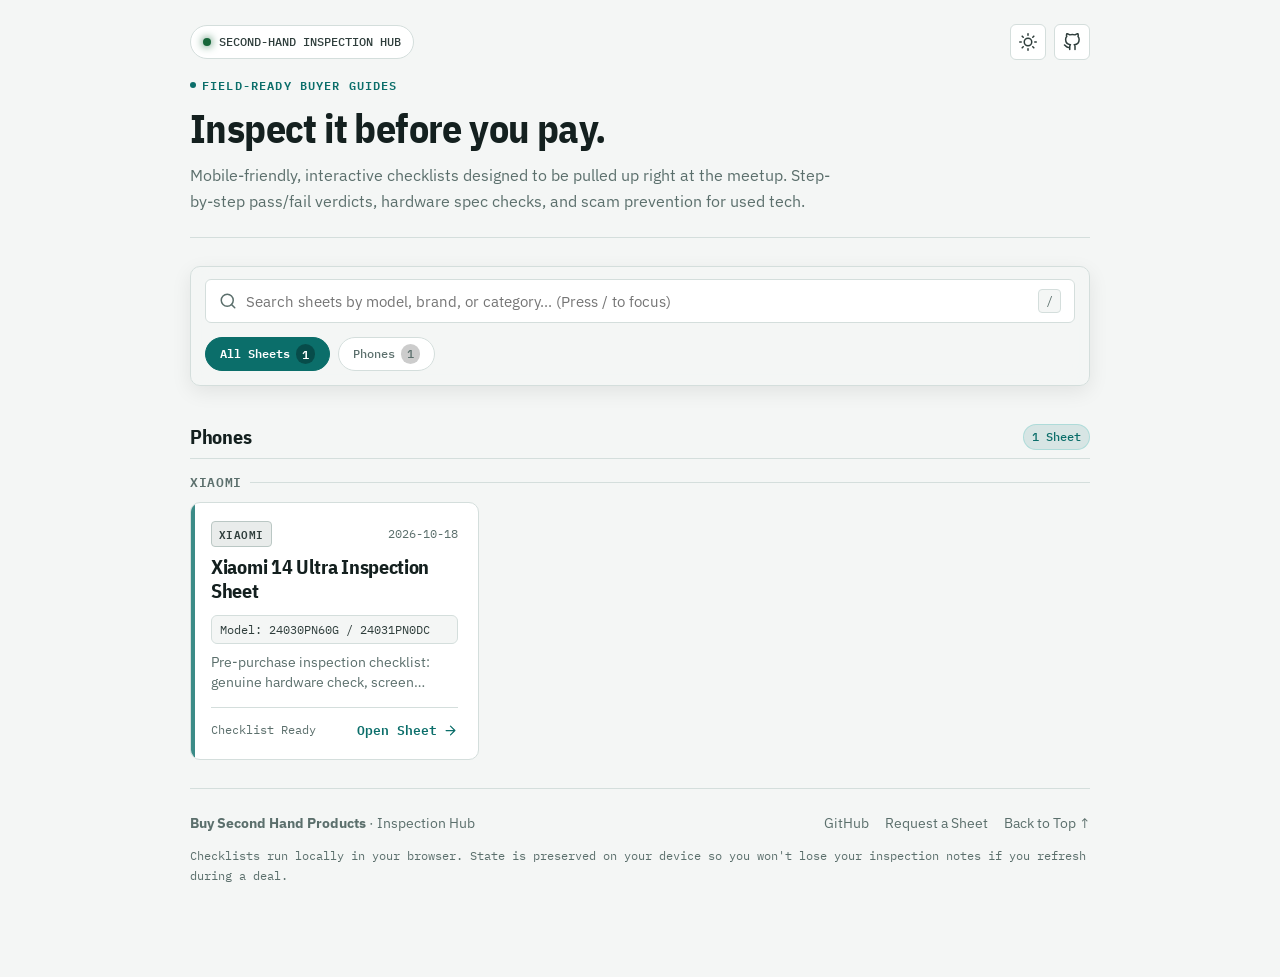
==== commit 0f217e98: "feat: synchronize light/dark theme toggle across hub, sheets, and 404 page" ====
--- a/index.html
+++ b/index.html
@@ -6,6 +6,12 @@
   <title>Used Product Inspection Sheets · Buy Second Hand Products</title>
   <meta name="description" content="Field-tested pre-purchase inspection checklists for second-hand smartphones, laptops, and gadgets. Test before you pay at meetups.">
   <link rel="stylesheet" href="assets/theme.css">
+  <script>
+    (function() {
+      var t = localStorage.getItem('product-inspection-theme') || localStorage.getItem('hub-theme') || (window.matchMedia && window.matchMedia('(prefers-color-scheme: light)').matches ? 'light' : 'dark');
+      document.documentElement.setAttribute('data-theme', t);
+    })();
+  </script>
   <link rel="icon" href="data:image/svg+xml,<svg xmlns='http://www.w3.org/2000/svg' viewBox='0 0 24 24' fill='none' stroke='%234fc7bf' stroke-width='2' stroke-linecap='round' stroke-linejoin='round'><path d='M9 11l3 3L22 4'/><path d='M21 12v7a2 2 0 0 1-2 2H5a2 2 0 0 1-2-2V5a2 2 0 0 1 2-2h11'/></svg>">
 </head>
 <body>
@@ -141,24 +147,30 @@
     const sunIcon = document.getElementById('theme-icon-sun');
 
     function applyTheme(theme) {
+      document.documentElement.setAttribute('data-theme', theme);
       if (theme === 'light') {
-        document.documentElement.setAttribute('data-theme', 'light');
         moonIcon.style.display = 'none';
         sunIcon.style.display = 'block';
       } else {
-        document.documentElement.removeAttribute('data-theme');
         moonIcon.style.display = 'block';
         sunIcon.style.display = 'none';
       }
+      localStorage.setItem('product-inspection-theme', theme);
       localStorage.setItem('hub-theme', theme);
     }
 
-    const savedTheme = localStorage.getItem('hub-theme') || 'dark';
+    const savedTheme = localStorage.getItem('product-inspection-theme') || localStorage.getItem('hub-theme') || (window.matchMedia && window.matchMedia('(prefers-color-scheme: light)').matches ? 'light' : 'dark');
     applyTheme(savedTheme);
 
     themeToggleBtn.addEventListener('click', () => {
       const isLight = document.documentElement.getAttribute('data-theme') === 'light';
       applyTheme(isLight ? 'dark' : 'light');
+    });
+
+    window.addEventListener('storage', (e) => {
+      if (e.key === 'product-inspection-theme' || e.key === 'hub-theme') {
+        if (e.newValue) applyTheme(e.newValue);
+      }
     });
 
     // Keyboard shortcut '/'
--- a/assets/theme.css
+++ b/assets/theme.css
@@ -5,7 +5,8 @@
 
 @import url('https://fonts.googleapis.com/css2?family=IBM+Plex+Mono:wght@400;500;600&family=IBM+Plex+Sans+Condensed:wght@600;700&family=IBM+Plex+Sans:wght@400;500;600;700&display=swap');
 
-:root {
+:root,
+[data-theme="dark"] {
   /* Default: Dark Theme */
   --bg: #0c1211;
   --bg-subtle: #101918;
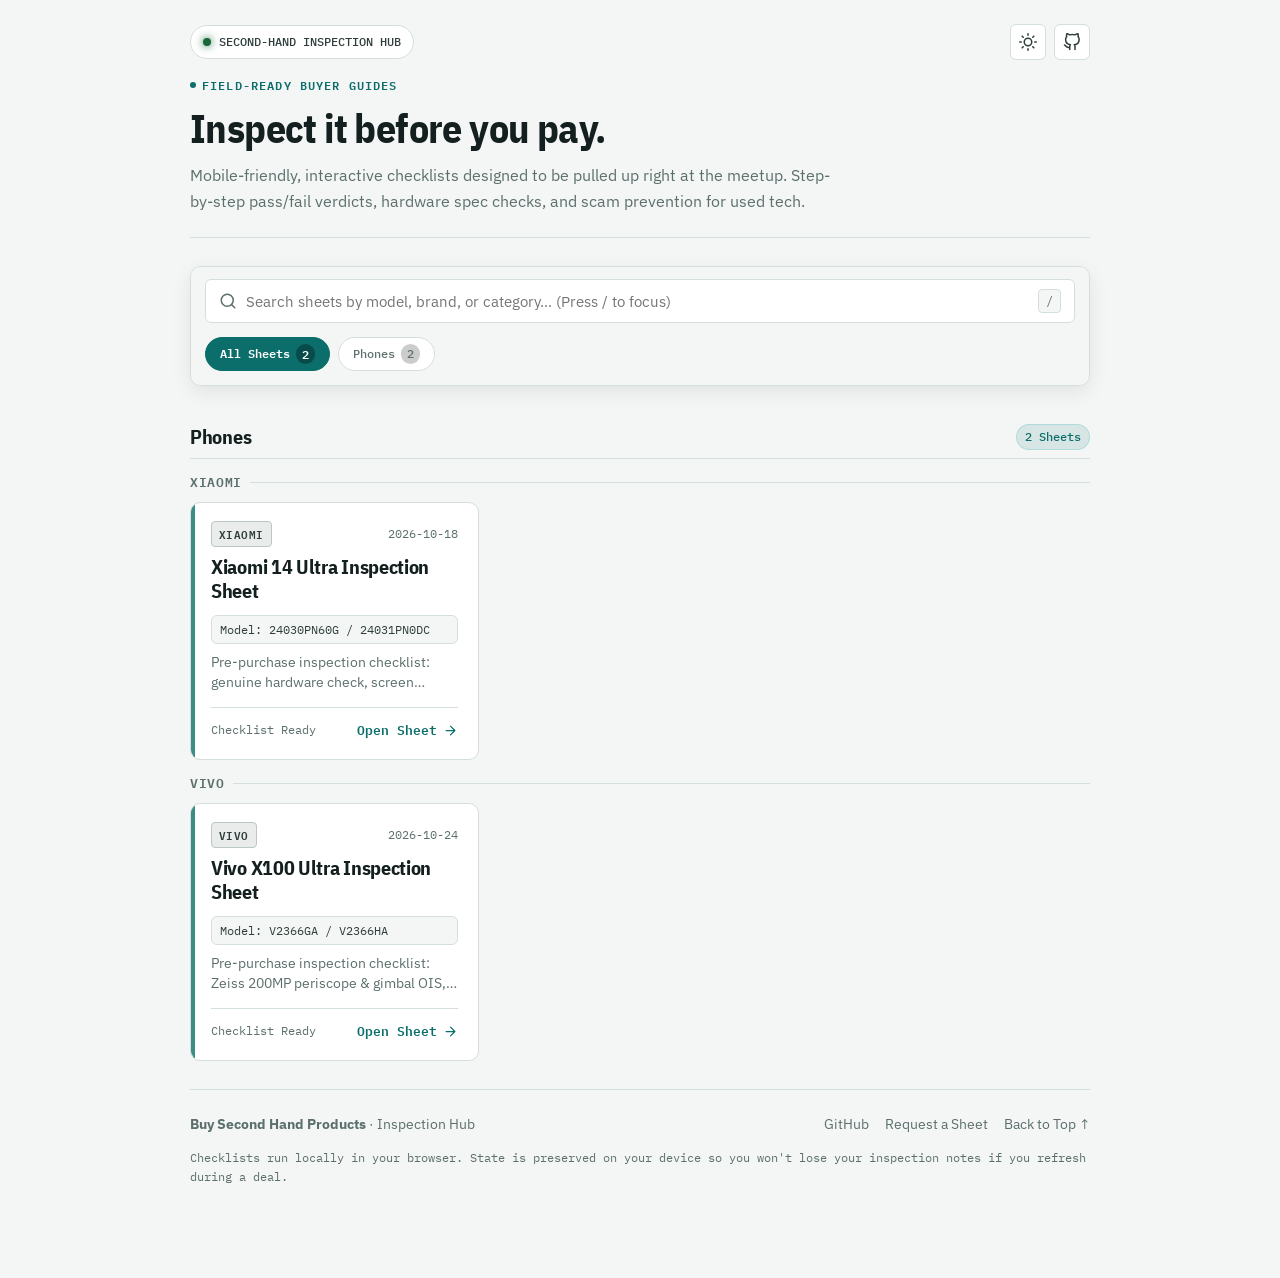
==== commit 7a2e4710: "feat: add Vivo X100 Ultra inspection sheet and full project documentation - Add Vivo X100 Ultra pre-" ====
--- a/index.html
+++ b/index.html
@@ -134,6 +134,16 @@
         "date": "2026-10-18",
         "description": "Pre-purchase inspection checklist: genuine hardware check, screen tint/burn-in, Leica camera seals, China vs Global ROM verification.",
         "model": "24030PN60G / 24031PN0DC"
+      },
+      {
+        "id": "vivo-x100-ultra",
+        "title": "Vivo X100 Ultra Inspection Sheet",
+        "category": "Phones",
+        "brand": "Vivo",
+        "url": "phones/vivo/vivo-x100-ultra-inspection-sheet.html",
+        "date": "2026-10-24",
+        "description": "Pre-purchase inspection checklist: Zeiss 200MP periscope & gimbal OIS, China OriginOS check, ultrasonic fingerprint, and BTRC NEIR de-registration.",
+        "model": "V2366GA / V2366HA"
       }
     ];
 
